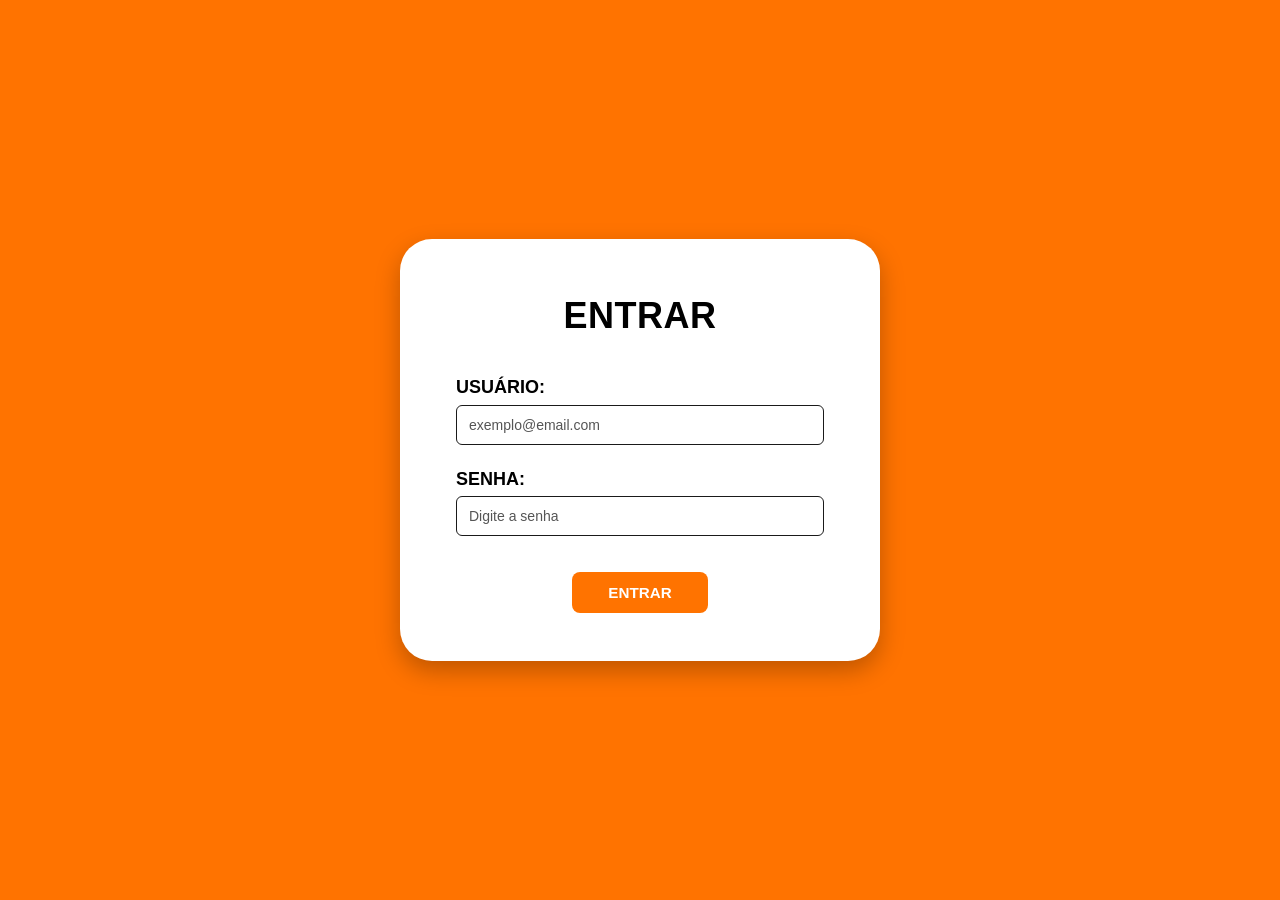
==== index.html @ 12b35717 "Implementando interfaces da API de autenticação" ====
<!DOCTYPE html>
<html lang="pt-BR" data-role="Admin">
<head>
    <meta charset="UTF-8">
    <meta name="viewport" content="width=device-width, initial-scale=1.0">
    <title>SYSADMIN - AcrillService</title>

    <link rel="stylesheet" href="https://cdnjs.cloudflare.com/ajax/libs/font-awesome/6.5.1/css/all.min.css">
    <link rel="stylesheet" href="./assets/css/sysadmin.css">
</head>
<body>

    <div class="app-container">
        <aside class="sidebar">
            <div class="sidebar-logo">
                <img src="./assets/img/logo-acrillservice.png" alt="AcrillService" onerror="this.style.display='none'">
                <span class="logo-text">ACRILLSERVICE</span>
            </div>

            <nav class="sidebar-nav">
                <a href="http://localhost:8085/" class="nav-item">
                    <i class="fa-solid fa-house"></i>
                    <span>INÍCIO</span>
                </a>
                <a href="http://localhost:8085/produtos" class="nav-item">
                    <i class="fa-solid fa-box"></i>
                    <span>PRODUTOS</span>
                </a>
                <a href="http://localhost:8085/vendas" class="nav-item">
                    <i class="fa-solid fa-cart-shopping"></i>
                    <span>VENDAS</span>
                </a>
                <a href="http://localhost:8085/orcamentos" class="nav-item">
                    <i class="fa-solid fa-file-lines"></i>
                    <span>ORÇAMENTOS</span>
                </a>
                <a href="http://localhost:8085/clientes" class="nav-item">
                    <i class="fa-solid fa-users"></i>
                    <span>CLIENTES</span>
                </a>
                <a href="http://localhost:8085/avaliacoes" class="nav-item">
                    <i class="fa-solid fa-star"></i>
                    <span>AVALIAÇÕES</span>
                </a>
                <a href="./index.html" class="nav-item active">
                    <i class="fa-solid fa-user-shield"></i>
                    <span>SYSADMIN</span>
                </a>
            </nav>

            <div class="sidebar-footer">
                <button type="button" id="btn-logout" class="nav-item logout-btn">
                    <i class="fa-solid fa-right-from-bracket"></i>
                    <span>SAIR</span>
                </button>
            </div>
        </aside>

        <main class="main-content">
            <header class="page-header">
                <h1>SYSADMIN</h1>
            </header>

            <div class="alert" id="alert-card" style="display: none;">
                <span id="alert-text">Mensagem do sistema</span>
            </div>

            <section class="toolbar">
                <div class="toolbar-left">
                    <button type="button" id="btn-novo-usuario" class="btn-primary">
                        NOVO USUÁRIO
                    </button>
                </div>
            </section>

            <section class="table-container">
                <table class="data-table">
                    <thead>
                        <tr>
                            <th>E-MAIL</th>
                            <th>PERMISSÕES (ROLES)</th>
                            <th>STATUS</th>
                            <th class="text-right">AÇÕES</th>
                        </tr>
                    </thead>
                    <tbody id="users-table-body">
                    </tbody>
                </table>
            </section>
        </main>
    </div>

    <div class="modal-overlay" id="modal-usuario" style="display: none;">
        <div class="modal-card">
            <div class="modal-header">
                <h2 id="modal-usuario-titulo">NOVO USUÁRIO</h2>
                <button type="button" class="btn-close-modal" data-close="modal-usuario">&times;</button>
            </div>
            <form id="form-usuario">
                <input type="hidden" id="usuario-id">

                <div class="form-group">
                    <label for="usuario-email">E-MAIL:</label>
                    <input type="email" id="usuario-email" placeholder="usuario@empresa.com" required>
                </div>

                <div class="form-group" id="grupo-senha">
                    <label for="usuario-senha">SENHA:</label>
                    <input type="password" id="usuario-senha" placeholder="Digite a senha inicial">
                    <small class="help-text" id="senha-help" style="display: none;">Deixe em branco para manter a senha atual.</small>
                </div>

                <div class="form-group">
                    <label>PERMISSÕES (ROLES):</label>
                    <div class="roles-list" id="roles-checkbox-container">
                        <label class="role-checkbox-item">
                            <input type="checkbox" name="roles" value="Admin">
                            <span><strong>Admin</strong> — Acesso total e gerenciamento de usuários</span>
                        </label>
                        <label class="role-checkbox-item">
                            <input type="checkbox" name="roles" value="sales">
                            <span><strong>sales</strong> — Vendas, orçamentos e clientes</span>
                        </label>
                        <label class="role-checkbox-item">
                            <input type="checkbox" name="roles" value="add_product">
                            <span><strong>add_product</strong> — Cadastro e edição de produtos</span>
                        </label>
                    </div>
                </div>

                <div class="modal-footer">
                    <button type="button" class="btn-secondary" data-close="modal-usuario">CANCELAR</button>
                    <button type="submit" class="btn-primary" id="btn-salvar-usuario">SALVAR</button>
                </div>
            </form>
        </div>
    </div>

    <script type="module" src="./assets/js/index/main.js"></script>
</body>
</html>
---- assets/css/sysadmin.css ----
:root {
    --bg-main: #FFFFFF;
    --bg-sidebar: #FFFFFF;
    --bg-table-row-alt: #F8F9FA;
    --bg-table-row-hover: #F1F3F5;
    --bg-modal-overlay: rgba(13, 27, 42, 0.55);

    --brand-orange: #FF7300;
    --brand-orange-hover: #E06300;
    --brand-navy: #0D1B2A;
    --brand-navy-muted: #1E293B;

    --text-primary: #1A1A1A;
    --text-secondary: #555555;
    --text-muted: #888888;
    --text-inverse: #FFFFFF;

    --border-light: #E5E7EB;
    --border-input: #333333;
    --shadow-sidebar: 2px 0px 10px rgba(0, 0, 0, 0.06);
    --shadow-modal: 0px 15px 35px rgba(0, 0, 0, 0.25);

    --badge-active-bg: #2ECC71;
    --badge-inactive-bg: #D92626;
    --badge-role-bg: #EEF2F6;
    --badge-role-text: #0D1B2A;

    --btn-disabled-bg: #E0E0E0;
    --btn-disabled-text: #9E9E9E;
    --btn-edit-bg: #0D1B2A;
    --btn-edit-hover: #1B334D;
    --alert-error-bg: #FFEBEB;
    --alert-error-border: #FF4D4D;
    --alert-error-text: #D32F2F;
    --alert-success-bg: #E8F8F0;
    --alert-success-border: #2ECC71;
    --alert-success-text: #1E8449;

    --font-family: 'Inter', -apple-system, BlinkMacSystemFont, 'Segoe UI', Roboto, Helvetica, Arial, sans-serif;
    --font-size-title: 2.25rem;    
    --font-size-modal-title: 1.35rem;
    --font-size-nav: 0.85rem;      
    --font-size-th: 0.75rem;        
    --font-size-td: 0.875rem;       
    --font-size-btn: 0.78rem;       
    --font-size-badge: 0.7rem;     

    --sidebar-width: 220px;
    --radius-sm: 6px;
    --radius-md: 8px;
    --radius-lg: 14px;
    --radius-pill: 20px;
}

* {
    margin: 0;
    padding: 0;
    box-sizing: border-box;
    font-family: var(--font-family);
}

body {
    background-color: var(--bg-main);
    color: var(--text-primary);
    min-height: 100vh;
}

.app-container {
    display: flex;
    min-height: 100vh;
}

.sidebar {
    width: var(--sidebar-width);
    background-color: var(--bg-sidebar);
    box-shadow: var(--shadow-sidebar);
    display: flex;
    flex-direction: column;
    position: fixed;
    top: 0;
    left: 0;
    bottom: 0;
    z-index: 100;
}

.sidebar-logo {
    padding: 1.75rem 1.25rem;
    display: flex;
    flex-direction: column;
    align-items: center;
    justify-content: center;
    gap: 0.4rem;
}

.sidebar-logo img {
    max-width: 120px;
    height: auto;
}

.logo-text {
    font-size: 0.95rem;
    font-weight: 900;
    color: var(--brand-navy);
    letter-spacing: 0.8px;
}

.sidebar-nav {
    display: flex;
    flex-direction: column;
    margin-top: 0.5rem;
    flex: 1;
}

.nav-item {
    display: flex;
    align-items: center;
    gap: 0.85rem;
    padding: 1rem 1.5rem;
    text-decoration: none;
    color: var(--brand-navy);
    font-size: var(--font-size-nav);
    font-weight: 800;
    letter-spacing: 0.4px;
    transition: background-color 0.2s ease, color 0.2s ease;
    border: none;
    background: transparent;
    width: 100%;
    cursor: pointer;
    text-align: left;
}

.nav-item i {
    width: 18px;
    text-align: center;
    font-size: 1rem;
}

.nav-item:hover:not(.active) {
    background-color: var(--bg-table-row-hover);
}

.nav-item.active {
    background-color: var(--brand-orange);
    color: var(--text-inverse);
}

.sidebar-footer {
    padding: 1rem 0;
    border-top: 1px solid var(--border-light);
}

.logout-btn {
    color: var(--alert-error-text);
}

.logout-btn:hover {
    background-color: var(--alert-error-bg) !important;
}

.main-content {
    margin-left: var(--sidebar-width);
    flex: 1;
    padding: 2.5rem 3rem;
    width: calc(100% - var(--sidebar-width));
}

.page-header h1 {
    font-size: var(--font-size-title);
    font-weight: 900;
    color: var(--brand-navy);
    letter-spacing: 0.5px;
    margin-bottom: 1.5rem;
}

/* Alerta */
.alert {
    padding: 0.85rem 1.25rem;
    margin-bottom: 1.5rem;
    border-radius: var(--radius-sm);
    background-color: var(--alert-error-bg);
    border: 1px solid var(--alert-error-border);
    color: var(--alert-error-text);
    font-size: var(--font-size-td);
    font-weight: 600;
}

.alert.success {
    background-color: var(--alert-success-bg);
    border-color: var(--alert-success-border);
    color: var(--alert-success-text);
}

.toolbar {
    display: flex;
    justify-content: space-between;
    align-items: center;
    gap: 1rem;
    margin-bottom: 2.25rem;
    flex-wrap: wrap;
}

.toolbar-left {
    display: flex;
    align-items: center;
    gap: 1rem;
    flex-wrap: wrap;
}

.search-box {
    display: flex;
    align-items: center;
    border: 1.5px solid var(--border-input);
    border-radius: var(--radius-sm);
    height: 38px;
    width: 310px;
    overflow: hidden;
    background-color: var(--bg-main);
}

.search-icon {
    display: flex;
    align-items: center;
    justify-content: center;
    width: 38px;
    height: 100%;
    border-right: 1px solid var(--border-light);
    color: var(--text-primary);
    font-size: 0.9rem;
}

.search-box input {
    border: none;
    outline: none;
    padding: 0 0.75rem;
    width: 100%;
    font-size: 0.85rem;
    color: var(--text-primary);
}

.search-box input::placeholder {
    color: var(--text-muted);
}

.btn-primary {
    background-color: var(--brand-orange);
    color: var(--text-inverse);
    border: none;
    border-radius: var(--radius-sm);
    height: 38px;
    padding: 0 1.35rem;
    font-size: var(--font-size-btn);
    font-weight: 800;
    letter-spacing: 0.4px;
    text-transform: uppercase;
    cursor: pointer;
    transition: background-color 0.2s ease, transform 0.1s ease;
}

.btn-primary:hover {
    background-color: var(--brand-orange-hover);
}

.btn-primary:active {
    transform: scale(0.98);
}

.btn-secondary {
    background-color: var(--btn-disabled-bg);
    color: var(--text-primary);
    border: none;
    border-radius: var(--radius-sm);
    height: 38px;
    padding: 0 1.25rem;
    font-size: var(--font-size-btn);
    font-weight: 700;
    text-transform: uppercase;
    cursor: pointer;
    transition: background-color 0.2s ease;
}

.btn-secondary:hover {
    background-color: #D0D0D0;
}

.table-container {
    width: 100%;
    overflow-x: auto;
}

.data-table {
    width: 100%;
    border-collapse: collapse;
    text-align: left;
}

.data-table thead th {
    font-size: var(--font-size-th);
    font-weight: 800;
    color: var(--brand-navy);
    text-transform: uppercase;
    padding: 0.85rem 1rem;
    border-bottom: 1px solid var(--border-light);
    letter-spacing: 0.3px;
}

.data-table thead th.text-right {
    text-align: right;
}

.data-table tbody tr {
    border-bottom: 1px solid var(--border-light);
    transition: background-color 0.15s ease;
}

.data-table tbody tr:nth-child(even) {
    background-color: var(--bg-table-row-alt);
}

.data-table tbody tr:hover {
    background-color: var(--bg-table-row-hover);
}

.data-table tbody td {
    padding: 0.9rem 1rem;
    font-size: var(--font-size-td);
    color: var(--text-primary);
    vertical-align: middle;
}

.roles-cell {
    display: flex;
    flex-wrap: wrap;
    gap: 0.35rem;
}

.role-badge {
    background-color: var(--badge-role-bg);
    color: var(--badge-role-text);
    border: 1px solid var(--border-light);
    padding: 0.2rem 0.55rem;
    border-radius: var(--radius-sm);
    font-size: var(--font-size-badge);
    font-weight: 700;
}

.status-badge {
    display: inline-block;
    padding: 0.28rem 0.75rem;
    border-radius: var(--radius-sm);
    color: var(--text-inverse);
    font-size: var(--font-size-badge);
    font-weight: 800;
    text-transform: uppercase;
    letter-spacing: 0.4px;
}

.status-ativo {
    background-color: var(--badge-active-bg);
}

.status-inativo {
    background-color: var(--badge-inactive-bg);
}

.actions-cell {
    display: flex;
    justify-content: flex-end;
    align-items: center;
    gap: 0.5rem;
}

.btn-action {
    border: none;
    border-radius: var(--radius-sm);
    padding: 0.45rem 0.85rem;
    font-size: 0.72rem;
    font-weight: 800;
    text-transform: uppercase;
    cursor: pointer;
    transition: opacity 0.2s ease, background-color 0.2s ease;
}

.btn-permissions {
    background-color: var(--brand-navy);
    color: var(--text-inverse);
}

.btn-permissions:hover {
    background-color: var(--brand-navy-muted);
}

.btn-edit {
    background-color: var(--brand-orange);
    color: var(--text-inverse);
}

.btn-edit:hover {
    background-color: var(--brand-orange-hover);
}

.btn-toggle-status {
    background-color: var(--btn-disabled-bg);
    color: var(--text-secondary);
}

.btn-toggle-status:hover {
    background-color: var(--badge-inactive-bg);
    color: var(--text-inverse);
}

.btn-toggle-status.reativar:hover {
    background-color: var(--badge-active-bg);
    color: var(--text-inverse);
}

.modal-overlay {
    position: fixed;
    inset: 0;
    background-color: var(--bg-modal-overlay);
    display: flex;
    align-items: center;
    justify-content: center;
    z-index: 1000;
    padding: 1rem;
}

.modal-card {
    background-color: var(--bg-main);
    width: 100%;
    max-width: 480px;
    border-radius: var(--radius-lg);
    box-shadow: var(--shadow-modal);
    padding: 2rem;
    animation: modalFadeIn 0.2s ease;
}

@keyframes modalFadeIn {
    from {
        opacity: 0;
        transform: translateY(-10px);
    }
    to {
        opacity: 1;
        transform: translateY(0);
    }
}

.modal-header {
    display: flex;
    justify-content: space-between;
    align-items: center;
    margin-bottom: 1.5rem;
    padding-bottom: 0.75rem;
    border-bottom: 1px solid var(--border-light);
}

.modal-header h2 {
    font-size: var(--font-size-modal-title);
    font-weight: 900;
    color: var(--brand-navy);
}

.btn-close-modal {
    background: none;
    border: none;
    font-size: 1.6rem;
    line-height: 1;
    color: var(--text-muted);
    cursor: pointer;
}

.btn-close-modal:hover {
    color: var(--text-primary);
}

.modal-subtitle {
    font-size: 0.9rem;
    color: var(--text-secondary);
    margin-bottom: 1.25rem;
}

.form-group {
    display: flex;
    flex-direction: column;
    margin-bottom: 1.15rem;
}

.form-group label {
    font-size: 0.8rem;
    font-weight: 800;
    color: var(--brand-navy);
    margin-bottom: 0.35rem;
}

.form-group input {
    height: 40px;
    padding: 0 0.75rem;
    border: 1.5px solid var(--border-input);
    border-radius: var(--radius-sm);
    font-size: 0.9rem;
    outline: none;
}

.form-group input:focus {
    border-color: var(--brand-orange);
}

.help-text {
    font-size: 0.75rem;
    color: var(--text-muted);
    margin-top: 0.3rem;
}

.roles-list {
    display: flex;
    flex-direction: column;
    gap: 0.75rem;
    margin-bottom: 1.5rem;
}

.role-checkbox-item {
    display: flex;
    align-items: flex-start;
    gap: 0.65rem;
    padding: 0.75rem;
    border: 1px solid var(--border-light);
    border-radius: var(--radius-sm);
    cursor: pointer;
    transition: background-color 0.15s ease, border-color 0.15s ease;
}

.role-checkbox-item:hover {
    background-color: var(--bg-table-row-alt);
    border-color: var(--brand-orange);
}

.role-checkbox-item input[type="checkbox"] {
    margin-top: 0.2rem;
    accent-color: var(--brand-orange);
    width: 16px;
    height: 16px;
    cursor: pointer;
}

.role-checkbox-item span {
    font-size: 0.85rem;
    color: var(--text-primary);
    line-height: 1.35;
}

.modal-footer {
    display: flex;
    justify-content: flex-end;
    gap: 0.75rem;
    margin-top: 1.5rem;
    padding-top: 1rem;
    border-top: 1px solid var(--border-light);
}

.user-logged-info {
    padding: 0 1.5rem 0.65rem 1.5rem;
    font-size: 0.75rem;
    font-weight: 600;
    color: var(--text-muted);
    word-break: break-all;
}

.user-logged-info {
    padding: 0 1.5rem 0.65rem 1.5rem;
    font-size: 0.75rem;
    font-weight: 600;
    color: var(--text-muted);
    word-break: break-all;
}

.forbidden-container {
    display: flex;
    flex-direction: column;
    align-items: center;
    justify-content: center;
    text-align: center;
    min-height: calc(100vh - 170px);
    background-color: var(--bg-main);
    border: 1px solid var(--border-light);
    border-radius: var(--radius-lg);
    padding: 3rem 2rem;
    box-shadow: 0 4px 16px rgba(0, 0, 0, 0.04);
}

.forbidden-icon {
    width: 64px;
    height: 64px;
    border-radius: 50%;
    background-color: var(--alert-error-bg);
    color: var(--badge-inactive-bg);
    display: flex;
    align-items: center;
    justify-content: center;
    font-size: 1.75rem;
    margin-bottom: 1rem;
}

.forbidden-code {
    font-size: 4rem;
    font-weight: 900;
    color: var(--badge-inactive-bg);
    line-height: 1;
    margin-bottom: 0.75rem;
}

.forbidden-title {
    font-size: 1.45rem;
    font-weight: 800;
    color: var(--brand-navy);
    margin-bottom: 0.75rem;
}

.forbidden-text {
    max-width: 480px;
    color: var(--text-secondary);
    font-size: var(--font-size-td);
    margin-bottom: 2rem;
    line-height: 1.6;
}

.forbidden-actions {
    display: flex;
    align-items: center;
    justify-content: center;
    gap: 1rem;
}

.btn-link {
    display: inline-flex;
    align-items: center;
    justify-content: center;
    text-decoration: none;
}
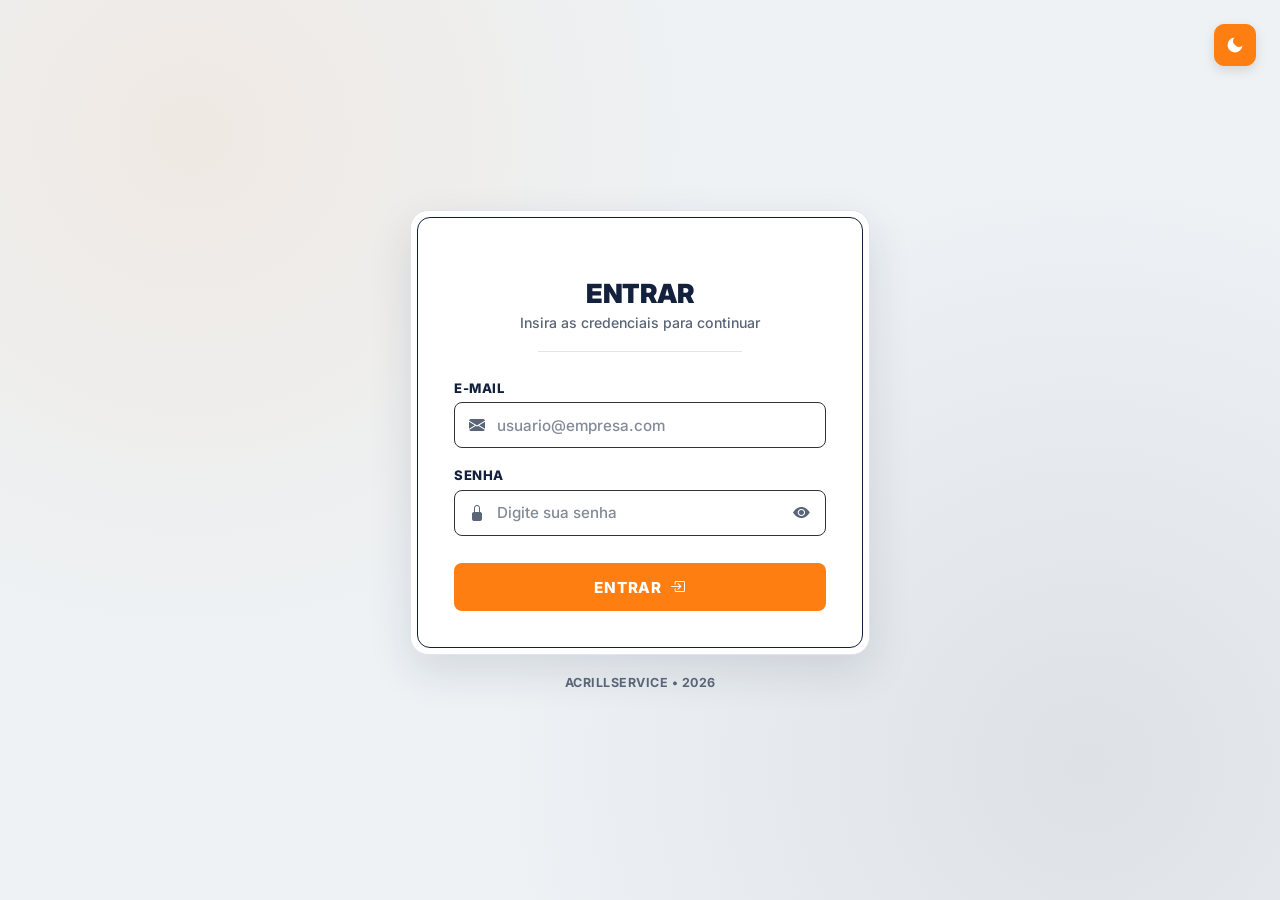
==== commit 741cd056: "modificando acessos" ====
--- a/index.html
+++ b/index.html
@@ -3,139 +3,194 @@
 <head>
     <meta charset="UTF-8">
     <meta name="viewport" content="width=device-width, initial-scale=1.0">
-    <title>SYSADMIN - AcrillService</title>
+    <title>Sysadmin - AcrillService</title>
 
+    <script>
+        function obterTemaCookie() {
+            const cookie = document.cookie.split('; ').find(row => row.startsWith('app_theme='));
+            return cookie ? cookie.split('=')[1] : 'light';
+        }
+
+        const savedTheme = obterTemaCookie();
+        document.documentElement.setAttribute('data-theme', savedTheme);
+        document.documentElement.setAttribute('data-bs-theme', savedTheme);
+    </script>
+
+    <link rel="preconnect" href="https://fonts.googleapis.com">
+    <link rel="preconnect" href="https://fonts.gstatic.com" crossorigin>
+    <link href="https://fonts.googleapis.com/css2?family=Inter:wght@300;400;600;700;800;900&display=swap" rel="stylesheet">
+
+    <link rel="stylesheet" href="https://cdn.jsdelivr.net/npm/bootstrap-icons@1.11.1/font/bootstrap-icons.css">
     <link rel="stylesheet" href="https://cdnjs.cloudflare.com/ajax/libs/font-awesome/6.5.1/css/all.min.css">
     <link rel="stylesheet" href="./assets/css/sysadmin.css">
 </head>
 <body>
 
-    <div class="app-container">
-        <aside class="sidebar">
-            <div class="sidebar-logo">
-                <img src="./assets/img/logo-acrillservice.png" alt="AcrillService" onerror="this.style.display='none'">
-                <span class="logo-text">ACRILLSERVICE</span>
-            </div>
-
-            <nav class="sidebar-nav">
-                <a href="http://localhost:8085/" class="nav-item">
-                    <i class="fa-solid fa-house"></i>
-                    <span>INÍCIO</span>
-                </a>
-                <a href="http://localhost:8085/produtos" class="nav-item">
-                    <i class="fa-solid fa-box"></i>
-                    <span>PRODUTOS</span>
-                </a>
-                <a href="http://localhost:8085/vendas" class="nav-item">
-                    <i class="fa-solid fa-cart-shopping"></i>
-                    <span>VENDAS</span>
-                </a>
-                <a href="http://localhost:8085/orcamentos" class="nav-item">
-                    <i class="fa-solid fa-file-lines"></i>
-                    <span>ORÇAMENTOS</span>
-                </a>
-                <a href="http://localhost:8085/clientes" class="nav-item">
-                    <i class="fa-solid fa-users"></i>
-                    <span>CLIENTES</span>
-                </a>
-                <a href="http://localhost:8085/avaliacoes" class="nav-item">
-                    <i class="fa-solid fa-star"></i>
-                    <span>AVALIAÇÕES</span>
-                </a>
-                <a href="./index.html" class="nav-item active">
-                    <i class="fa-solid fa-user-shield"></i>
-                    <span>SYSADMIN</span>
-                </a>
-            </nav>
-
-            <div class="sidebar-footer">
-                <button type="button" id="btn-logout" class="nav-item logout-btn">
-                    <i class="fa-solid fa-right-from-bracket"></i>
-                    <span>SAIR</span>
-                </button>
-            </div>
-        </aside>
-
-        <main class="main-content">
-            <header class="page-header">
-                <h1>SYSADMIN</h1>
-            </header>
-
-            <div class="alert" id="alert-card" style="display: none;">
-                <span id="alert-text">Mensagem do sistema</span>
-            </div>
-
-            <section class="toolbar">
-                <div class="toolbar-left">
-                    <button type="button" id="btn-novo-usuario" class="btn-primary">
-                        NOVO USUÁRIO
-                    </button>
-                </div>
-            </section>
-
-            <section class="table-container">
-                <table class="data-table">
-                    <thead>
-                        <tr>
-                            <th>E-MAIL</th>
-                            <th>PERMISSÕES (ROLES)</th>
-                            <th>STATUS</th>
-                            <th class="text-right">AÇÕES</th>
-                        </tr>
-                    </thead>
-                    <tbody id="users-table-body">
-                    </tbody>
-                </table>
-            </section>
-        </main>
-    </div>
-
-    <div class="modal-overlay" id="modal-usuario" style="display: none;">
-        <div class="modal-card">
-            <div class="modal-header">
-                <h2 id="modal-usuario-titulo">NOVO USUÁRIO</h2>
-                <button type="button" class="btn-close-modal" data-close="modal-usuario">&times;</button>
-            </div>
-            <form id="form-usuario">
-                <input type="hidden" id="usuario-id">
-
-                <div class="form-group">
-                    <label for="usuario-email">E-MAIL:</label>
-                    <input type="email" id="usuario-email" placeholder="usuario@empresa.com" required>
-                </div>
-
-                <div class="form-group" id="grupo-senha">
-                    <label for="usuario-senha">SENHA:</label>
-                    <input type="password" id="usuario-senha" placeholder="Digite a senha inicial">
-                    <small class="help-text" id="senha-help" style="display: none;">Deixe em branco para manter a senha atual.</small>
-                </div>
-
-                <div class="form-group">
-                    <label>PERMISSÕES (ROLES):</label>
-                    <div class="roles-list" id="roles-checkbox-container">
-                        <label class="role-checkbox-item">
-                            <input type="checkbox" name="roles" value="Admin">
-                            <span><strong>Admin</strong> — Acesso total e gerenciamento de usuários</span>
-                        </label>
-                        <label class="role-checkbox-item">
-                            <input type="checkbox" name="roles" value="sales">
-                            <span><strong>sales</strong> — Vendas, orçamentos e clientes</span>
-                        </label>
-                        <label class="role-checkbox-item">
-                            <input type="checkbox" name="roles" value="add_product">
-                            <span><strong>add_product</strong> — Cadastro e edição de produtos</span>
-                        </label>
-                    </div>
-                </div>
-
-                <div class="modal-footer">
-                    <button type="button" class="btn-secondary" data-close="modal-usuario">CANCELAR</button>
-                    <button type="submit" class="btn-primary" id="btn-salvar-usuario">SALVAR</button>
-                </div>
-            </form>
+<div class="app-container">
+    <div class="alert" id="alert-card" style="display: none;" role="alert">
+        <div class="alert-content">
+            <i class="bi bi-exclamation-triangle-fill alert-icon" id="alert-icon"></i>
+            <span id="alert-text">Mensagem do sistema</span>
         </div>
     </div>
 
-    <script type="module" src="./assets/js/index/main.js"></script>
+    <aside class="sidebar">
+        <div class="sidebar-logo">
+            <a href="http://localhost:8085/" class="logo-link">
+                <img src="assets/images/acrillogo.svg" alt="Logo AcrillService"
+                     onerror="this.onerror=null; this.src='./assets/img/logo-acrillservice.png';">
+            </a>
+        </div>
+
+        <nav class="sidebar-nav">
+            <a href="http://localhost:8085/" class="nav-item">
+                <i class="bi bi-house-door-fill"></i>
+                <span>INÍCIO</span>
+            </a>
+            <a href="http://localhost:8085/produto" class="nav-item">
+                <i class="bi bi-box-seam-fill"></i>
+                <span>PRODUTOS</span>
+            </a>
+            <a href="http://localhost:8085/venda" class="nav-item">
+                <i class="bi bi-cart-fill"></i>
+                <span>VENDAS</span>
+            </a>
+            <a href="http://localhost:8085/orcamento" class="nav-item">
+                <i class="bi bi-file-earmark-text-fill"></i>
+                <span>ORÇAMENTOS</span>
+            </a>
+            <a href="http://localhost:8085/cliente" class="nav-item">
+                <i class="bi bi-people-fill"></i>
+                <span>CLIENTES</span>
+            </a>
+            <a href="http://localhost:8085/avaliacao" class="nav-item">
+                <i class="bi bi-star-fill"></i>
+                <span>AVALIAÇÕES</span>
+            </a>
+            <a href="http://localhost:5500/report-service-interface/index.html" rel="noreferrer" class="nav-item">
+                <i class="bi bi-bar-chart-line-fill"></i>
+                <span>RELATÓRIOS</span>
+            </a>
+            <a href="./index.html" class="nav-item active">
+                <i class="bi bi-shield-lock-fill"></i>
+                <span>SYSADMIN</span>
+            </a>
+        </nav>
+
+        <div class="user-profile-widget">
+            <div class="user-info-row">
+                <div class="user-avatar">
+                    <span id="sidebar-user-avatar">A</span>
+                </div>
+                <div class="user-details">
+                    <span class="user-email" id="sidebar-user-email" title="Carregando...">Carregando...</span>
+                    <span class="user-role" id="sidebar-user-role">ADMIN</span>
+                </div>
+            </div>
+
+            <div class="user-actions-row">
+                <button type="button" id="theme-toggle" class="btn-theme" title="Alternar Tema" aria-label="Alternar Tema">
+                    <svg id="icon-moon" xmlns="http://www.w3.org/2000/svg" width="20" height="20" viewBox="0 0 24 24" fill="currentColor">
+                        <path d="M21 12.79A9 9 0 1 1 11.21 3 7 7 0 0 0 21 12.79z"/>
+                    </svg>
+                    <svg id="icon-sun" xmlns="http://www.w3.org/2000/svg" width="20" height="20" viewBox="0 0 24 24" fill="none" stroke="currentColor" stroke-width="2" stroke-linecap="round" stroke-linejoin="round" style="display: none;">
+                        <circle cx="12" cy="12" r="5"/><line x1="12" y1="1" x2="12" y2="3"/><line x1="12" y1="21" x2="12" y2="23"/><line x1="4.22" y1="4.22" x2="5.64" y2="5.64"/><line x1="18.36" y1="18.36" x2="19.78" y2="19.78"/><line x1="1" y1="12" x2="3" y2="12"/><line x1="21" y1="12" x2="23" y2="12"/><line x1="4.22" y1="19.78" x2="5.64" y2="18.36"/><line x1="18.36" y1="5.64" x2="19.78" y2="4.22"/>
+                    </svg>
+                </button>
+
+                <button type="button" id="btn-logout" class="btn-logout">SAIR</button>
+            </div>
+        </div>
+    </aside>
+
+    <main class="main-content">
+        <header class="page-header">
+            <h1 class="page-title">SYSADMIN</h1>
+        </header>
+
+        <section class="toolbar">
+            <div class="toolbar-left">
+                <button type="button" id="btn-novo-usuario" class="btn-orange">
+                    NOVO USUÁRIO
+                </button>
+            </div>
+        </section>
+
+        <section class="table-container">
+            <table class="data-table">
+                <thead>
+                <tr>
+                    <th>Código</th>
+                    <th>E-mail</th>
+                    <th>Permissões (Roles)</th>
+                    <th>Status</th>
+                    <th class="text-right">Ações</th>
+                </tr>
+                </thead>
+                <tbody id="users-table-body">
+                </tbody>
+            </table>
+        </section>
+    </main>
+</div>
+
+<div class="modal-overlay" id="modal-usuario" style="display: none;">
+    <div class="modal-card">
+        <div class="modal-inner-border">
+            <div class="modal-top-bar">
+                <button type="button" class="btn-close-modal" data-close="modal-usuario" aria-label="Fechar">&times;</button>
+            </div>
+
+            <div class="modal-body-content">
+                <h2 id="modal-usuario-titulo" class="modal-page-title">NOVO USUÁRIO</h2>
+                <hr class="modal-divider">
+
+                <form id="form-usuario" class="modal-form">
+                    <input type="hidden" id="usuario-id">
+
+                    <div class="form-group">
+                        <label for="usuario-email">E-MAIL</label>
+                        <input type="email" id="usuario-email" placeholder="usuario@empresa.com" required>
+                    </div>
+
+                    <div class="form-group" id="grupo-senha">
+                        <label for="usuario-senha">SENHA</label>
+                        <input type="password" id="usuario-senha" placeholder="Digite a senha inicial">
+                        <small class="help-text" id="senha-help" style="display: none;">Deixe em branco para manter a senha atual.</small>
+                    </div>
+
+                    <div class="form-group">
+                        <label>PERMISSÕES (ROLES)</label>
+                        <div class="roles-list" id="roles-checkbox-container">
+                            <label class="role-checkbox-item">
+                                <input type="checkbox" name="roles" value="Admin">
+                                <span><strong>Admin</strong> — Acesso total e gerenciamento de usuários</span>
+                            </label>
+                            <label class="role-checkbox-item">
+                                <input type="checkbox" name="roles" value="sales">
+                                <span><strong>sales</strong> — Vendas, orçamentos e clientes</span>
+                            </label>
+                            <label class="role-checkbox-item">
+                                <input type="checkbox" name="roles" value="add_product">
+                                <span><strong>add_product</strong> — Cadastro e edição de produtos</span>
+                            </label>
+                            <label class="role-checkbox-item">
+                                <input type="checkbox" name="roles" value="Client">
+                                <span><strong>Client</strong> — Crie e edite avaliações</span>
+                            </label>
+                        </div>
+                    </div>
+
+                    <div class="modal-footer">
+                        <button type="button" class="btn-outline-cancel" data-close="modal-usuario">CANCELAR</button>
+                        <button type="submit" class="btn-orange btn-modal-save" id="btn-salvar-usuario">SALVAR</button>
+                    </div>
+                </form>
+            </div>
+        </div>
+    </div>
+</div>
+
+<script type="module" src="./assets/js/index/main.js"></script>
 </body>
 </html>
--- a/assets/css/sysadmin.css
+++ b/assets/css/sysadmin.css
@@ -1,127 +1,177 @@
 :root {
-    --bg-main: #FFFFFF;
-    --bg-sidebar: #FFFFFF;
-    --bg-table-row-alt: #F8F9FA;
-    --bg-table-row-hover: #F1F3F5;
-    --bg-modal-overlay: rgba(13, 27, 42, 0.55);
-
-    --brand-orange: #FF7300;
-    --brand-orange-hover: #E06300;
-    --brand-navy: #0D1B2A;
-    --brand-navy-muted: #1E293B;
-
-    --text-primary: #1A1A1A;
-    --text-secondary: #555555;
-    --text-muted: #888888;
-    --text-inverse: #FFFFFF;
-
-    --border-light: #E5E7EB;
-    --border-input: #333333;
-    --shadow-sidebar: 2px 0px 10px rgba(0, 0, 0, 0.06);
-    --shadow-modal: 0px 15px 35px rgba(0, 0, 0, 0.25);
-
-    --badge-active-bg: #2ECC71;
-    --badge-inactive-bg: #D92626;
-    --badge-role-bg: #EEF2F6;
-    --badge-role-text: #0D1B2A;
-
-    --btn-disabled-bg: #E0E0E0;
-    --btn-disabled-text: #9E9E9E;
-    --btn-edit-bg: #0D1B2A;
-    --btn-edit-hover: #1B334D;
-    --alert-error-bg: #FFEBEB;
-    --alert-error-border: #FF4D4D;
-    --alert-error-text: #D32F2F;
-    --alert-success-bg: #E8F8F0;
-    --alert-success-border: #2ECC71;
-    --alert-success-text: #1E8449;
-
-    --font-family: 'Inter', -apple-system, BlinkMacSystemFont, 'Segoe UI', Roboto, Helvetica, Arial, sans-serif;
-    --font-size-title: 2.25rem;    
-    --font-size-modal-title: 1.35rem;
-    --font-size-nav: 0.85rem;      
-    --font-size-th: 0.75rem;        
-    --font-size-td: 0.875rem;       
-    --font-size-btn: 0.78rem;       
-    --font-size-badge: 0.7rem;     
-
-    --sidebar-width: 220px;
-    --radius-sm: 6px;
-    --radius-md: 8px;
-    --radius-lg: 14px;
-    --radius-pill: 20px;
+    --bg-outer: #eef2f5;
+    --bg-sidebar: #ffffff;
+    --bg-surface: #ffffff;
+    --bg-subtle: #f5f7fa;
+    --bg-subtle-hover: #ebeff5;
+    --bg-modal-overlay: rgba(20, 33, 61, 0.55);
+
+    --border-color: #e0e4ec;
+    --border-sidebar: #d1d5db;
+    --input-bg: #ffffff;
+    --input-border: #333333;
+
+    --text-primary: #14213d;
+    --text-secondary: #393939;
+    --text-muted: #5a6577;
+
+    --brand-orange: #ff7e12;
+    --brand-orange-hover: #e06500;
+    --brand-orange-modal: #ff9433;
+    --brand-orange-text: #ffffff;
+    --brand-navy: #14213d;
+    --active-border: #14213d;
+    --nav-hover: #fff4eb;
+    --shadow-main: 0 12px 40px rgba(20, 33, 61, 0.08);
+
+    /* Widget de Perfil (Tema Claro) */
+    --avatar-bg: #14213d;
+    --avatar-text: #ffffff;
+    --theme-btn-bg: #ff7e12;
+    --theme-btn-border: #ff7e12;
+    --theme-btn-icon: #ffffff;
+
+    /* Badges */
+    --badge-active-bg: #10b981;
+    --badge-warning-bg: #f59e0b;
+    --badge-inactive-bg: #ef4444;
+
+    --font-family: 'Inter', sans-serif;
+    --sidebar-width: 228px;
+}
+
+/* =========================================================
+   TEMA ESCURO (IDÊNTICO AO MONOLITO)
+   ========================================================= */
+[data-theme="dark"] {
+    --bg-outer: #05080f;
+    --bg-sidebar: #090e1a;
+    --bg-surface: #0e1525;
+    --bg-subtle: #151f34;
+    --bg-subtle-hover: #1c2944;
+    --bg-modal-overlay: rgba(2, 6, 16, 0.78);
+
+    --border-color: #1f2c47;
+    --border-sidebar: #1a253c;
+    --input-bg: #090e1a;
+    --input-border: #263554;
+
+    --text-primary: #f8fafc;
+    --text-secondary: #cbd5e1;
+    --text-muted: #8b9bb4;
+
+    --brand-orange: #ff7e12;
+    --brand-orange-hover: #ff9438;
+    --brand-orange-text: #f8fafc;
+    --active-border: #f8fafc;
+    --nav-hover: rgba(255, 126, 18, 0.12);
+    --shadow-main: 0 16px 48px rgba(0, 0, 0, 0.8);
+
+    --avatar-bg: #f8fafc;
+    --avatar-text: #090e1a;
+    --theme-btn-bg: rgba(255, 126, 18, 0.12);
+    --theme-btn-border: #ff7e12;
+    --theme-btn-icon: #ff9438;
 }
 
 * {
     margin: 0;
     padding: 0;
     box-sizing: border-box;
-    font-family: var(--font-family);
+    font-family: 'Inter', sans-serif;
 }
 
 body {
-    background-color: var(--bg-main);
-    color: var(--text-primary);
-    min-height: 100vh;
-}
-
+    font-family: 'Inter', sans-serif;
+    background-color: var(--bg-outer);
+    color: var(--text-primary);
+    padding: 5px;
+    height: 100vh;
+    margin: 0;
+    box-sizing: border-box;
+    overflow: hidden;
+    transition: background-color 0.2s ease, color 0.2s ease;
+}
+
+/* Moldura principal arredondada do monolito */
 .app-container {
     display: flex;
-    min-height: 100vh;
+    height: 100%;
+    border-radius: 20px;
+    overflow: hidden;
+    box-shadow: var(--shadow-main);
+    background-color: var(--bg-surface);
+    border: 1px solid var(--border-color);
+    transition: background-color 0.2s ease, border-color 0.2s ease;
 }
 
 .sidebar {
-    width: var(--sidebar-width);
+    width: 228px;
+    height: 100%;
+    position: sticky;
     background-color: var(--bg-sidebar);
-    box-shadow: var(--shadow-sidebar);
+    border-right: 1px solid var(--border-sidebar);
+    box-shadow: 2px 0px 10px rgba(0, 0, 0, 0.25);
+    z-index: 10;
     display: flex;
     flex-direction: column;
-    position: fixed;
-    top: 0;
-    left: 0;
-    bottom: 0;
-    z-index: 100;
+    flex-shrink: 0;
+    overflow-y: auto;
+    overflow-x: hidden;
+    scrollbar-width: none;
+    transition: background-color 0.2s ease, border-color 0.2s ease;
+}
+
+.sidebar::-webkit-scrollbar {
+    display: none;
 }
 
 .sidebar-logo {
-    padding: 1.75rem 1.25rem;
+    display: flex;
+    justify-content: center;
+    align-items: center;
+    padding-top: 24px;
+    padding-bottom: 24px;
+    margin-bottom: 8px;
+    width: 100%;
+}
+
+.logo-link {
+    display: flex;
+    align-items: center;
+    justify-content: center;
+    width: 100%;
+}
+
+.sidebar-logo img {
+    max-height: 120px;
+    max-width: 120px;
+    width: auto;
+    height: auto;
+    object-fit: contain;
+    transition: filter 0.2s ease;
+}
+
+[data-theme="dark"] .sidebar-logo img {
+    filter: brightness(0) invert(1);
+}
+
+.sidebar-nav {
     display: flex;
     flex-direction: column;
-    align-items: center;
-    justify-content: center;
-    gap: 0.4rem;
-}
-
-.sidebar-logo img {
-    max-width: 120px;
-    height: auto;
-}
-
-.logo-text {
-    font-size: 0.95rem;
-    font-weight: 900;
-    color: var(--brand-navy);
+}
+
+.nav-item {
+    display: flex;
+    align-items: center;
+    padding: 16px 24px;
+    color: var(--text-secondary);
+    text-decoration: none;
+    font-weight: 800;
+    font-size: 13px;
     letter-spacing: 0.8px;
-}
-
-.sidebar-nav {
-    display: flex;
-    flex-direction: column;
-    margin-top: 0.5rem;
-    flex: 1;
-}
-
-.nav-item {
-    display: flex;
-    align-items: center;
-    gap: 0.85rem;
-    padding: 1rem 1.5rem;
-    text-decoration: none;
-    color: var(--brand-navy);
-    font-size: var(--font-size-nav);
-    font-weight: 800;
-    letter-spacing: 0.4px;
-    transition: background-color 0.2s ease, color 0.2s ease;
+    text-transform: uppercase;
+    transition: background-color 0.2s ease-in-out, color 0.2s ease-in-out;
     border: none;
     background: transparent;
     width: 100%;
@@ -130,161 +180,241 @@
 }
 
 .nav-item i {
-    width: 18px;
-    text-align: center;
-    font-size: 1rem;
+    font-size: 20px;
+    margin-right: 10px;
+    color: var(--text-muted);
+    line-height: 1;
+    transition: color 0.2s ease-in-out;
 }
 
 .nav-item:hover:not(.active) {
-    background-color: var(--bg-table-row-hover);
+    background-color: var(--nav-hover);
+    color: var(--text-primary);
+}
+
+.nav-item:hover:not(.active) i {
+    color: var(--brand-orange);
 }
 
 .nav-item.active {
     background-color: var(--brand-orange);
-    color: var(--text-inverse);
-}
-
-.sidebar-footer {
-    padding: 1rem 0;
-    border-top: 1px solid var(--border-light);
-}
-
-.logout-btn {
-    color: var(--alert-error-text);
-}
-
-.logout-btn:hover {
-    background-color: var(--alert-error-bg) !important;
-}
-
-.main-content {
-    margin-left: var(--sidebar-width);
+    border-bottom: 3px solid var(--active-border);
+    color: var(--brand-orange-text);
+    font-weight: 900;
+}
+
+.nav-item.active i {
+    color: var(--brand-orange-text) !important;
+}
+
+
+.user-profile-widget {
+    margin-top: auto;
+    padding: 12px 14px;
+    border-top: 1px solid var(--border-color);
+    background-color: var(--bg-sidebar);
+    display: flex;
+    flex-direction: column;
+    gap: 10px;
+    flex-shrink: 0;
+    transition: background-color 0.2s ease, border-color 0.2s ease;
+}
+
+.user-info-row {
+    display: flex;
+    align-items: center;
+    gap: 10px;
+}
+
+.user-avatar {
+    width: 38px;
+    height: 38px;
+    border-radius: 50%;
+    background-color: var(--avatar-bg);
+    color: var(--avatar-text);
+    display: flex;
+    align-items: center;
+    justify-content: center;
+    font-weight: 800;
+    font-size: 1rem;
+    flex-shrink: 0;
+    overflow: hidden;
+    transition: background-color 0.2s ease, color 0.2s ease;
+}
+
+.user-details {
+    display: flex;
+    flex-direction: column;
+    min-width: 0;
+}
+
+.user-email {
+    font-weight: 800;
+    font-size: 0.8rem;
+    color: var(--text-primary);
+    white-space: nowrap;
+    overflow: hidden;
+    text-overflow: ellipsis;
+}
+
+.user-role {
+    font-size: 0.7rem;
+    font-weight: 600;
+    color: var(--text-muted);
+    text-transform: uppercase;
+    letter-spacing: 0.4px;
+}
+
+.user-actions-row {
+    display: flex;
+    align-items: center;
+    gap: 8px;
+}
+
+.btn-theme {
     flex: 1;
-    padding: 2.5rem 3rem;
-    width: calc(100% - var(--sidebar-width));
-}
-
-.page-header h1 {
-    font-size: var(--font-size-title);
-    font-weight: 900;
-    color: var(--brand-navy);
+    height: 32px;
+    border-radius: 6px;
+    background-color: var(--theme-btn-bg);
+    border: 1.5px solid var(--theme-btn-border);
+    color: var(--theme-btn-icon);
+    display: flex;
+    align-items: center;
+    justify-content: center;
+    cursor: pointer;
+    transition: all 0.2s ease;
+}
+
+.btn-theme:hover {
+    background-color: var(--brand-orange);
+    color: var(--brand-orange-text);
+}
+
+.btn-logout {
+    flex: 1;
+    height: 32px;
+    border-radius: 6px;
+    background-color: var(--brand-orange);
+    border: none;
+    color: var(--brand-orange-text);
+    font-weight: 800;
+    font-size: 0.78rem;
     letter-spacing: 0.5px;
-    margin-bottom: 1.5rem;
-}
-
-/* Alerta */
-.alert {
-    padding: 0.85rem 1.25rem;
-    margin-bottom: 1.5rem;
-    border-radius: var(--radius-sm);
-    background-color: var(--alert-error-bg);
-    border: 1px solid var(--alert-error-border);
-    color: var(--alert-error-text);
-    font-size: var(--font-size-td);
-    font-weight: 600;
-}
-
-.alert.success {
-    background-color: var(--alert-success-bg);
-    border-color: var(--alert-success-border);
-    color: var(--alert-success-text);
-}
-
-.toolbar {
-    display: flex;
-    justify-content: space-between;
-    align-items: center;
-    gap: 1rem;
-    margin-bottom: 2.25rem;
-    flex-wrap: wrap;
-}
-
-.toolbar-left {
-    display: flex;
-    align-items: center;
-    gap: 1rem;
-    flex-wrap: wrap;
-}
-
-.search-box {
-    display: flex;
-    align-items: center;
-    border: 1.5px solid var(--border-input);
-    border-radius: var(--radius-sm);
-    height: 38px;
-    width: 310px;
-    overflow: hidden;
-    background-color: var(--bg-main);
-}
-
-.search-icon {
-    display: flex;
-    align-items: center;
-    justify-content: center;
-    width: 38px;
-    height: 100%;
-    border-right: 1px solid var(--border-light);
-    color: var(--text-primary);
-    font-size: 0.9rem;
-}
-
-.search-box input {
-    border: none;
-    outline: none;
-    padding: 0 0.75rem;
-    width: 100%;
-    font-size: 0.85rem;
-    color: var(--text-primary);
-}
-
-.search-box input::placeholder {
-    color: var(--text-muted);
-}
-
-.btn-primary {
-    background-color: var(--brand-orange);
-    color: var(--text-inverse);
-    border: none;
-    border-radius: var(--radius-sm);
-    height: 38px;
-    padding: 0 1.35rem;
-    font-size: var(--font-size-btn);
-    font-weight: 800;
-    letter-spacing: 0.4px;
-    text-transform: uppercase;
-    cursor: pointer;
-    transition: background-color 0.2s ease, transform 0.1s ease;
-}
-
-.btn-primary:hover {
-    background-color: var(--brand-orange-hover);
-}
-
-.btn-primary:active {
-    transform: scale(0.98);
-}
-
-.btn-secondary {
-    background-color: var(--btn-disabled-bg);
-    color: var(--text-primary);
-    border: none;
-    border-radius: var(--radius-sm);
-    height: 38px;
-    padding: 0 1.25rem;
-    font-size: var(--font-size-btn);
-    font-weight: 700;
     text-transform: uppercase;
     cursor: pointer;
     transition: background-color 0.2s ease;
 }
 
-.btn-secondary:hover {
-    background-color: #D0D0D0;
-}
+.btn-logout:hover {
+    background-color: var(--brand-orange-hover);
+}
+
+.main-content {
+    background-color: var(--bg-surface);
+    color: var(--text-primary);
+    height: 100%;
+    flex-grow: 1;
+    padding: 3rem;
+    overflow-y: auto;
+    transition: background-color 0.2s ease, color 0.2s ease;
+}
+
+.page-header {
+    margin-bottom: 0.5rem;
+}
+
+.page-title {
+    font-size: 3rem;
+    font-weight: 900;
+    color: var(--text-primary);
+    letter-spacing: -1px;
+    line-height: 1.2;
+    margin: 0;
+    text-transform: uppercase;
+}
+
+.alert {
+    position: fixed;
+    top: 0;
+    right: 0;
+    margin: 1.5rem;
+    padding: 1rem 1.25rem;
+    border-radius: 10px;
+    background-color: #f8d7da;
+    border-left: 5px solid #dc3535;
+    color: #14213d;
+    font-size: 0.95rem;
+    font-weight: 700;
+    box-shadow: 0 1rem 3rem rgba(0, 0, 0, 0.175);
+    z-index: 1050;
+    min-width: 320px;
+    max-width: 500px;
+}
+
+.alert-content {
+    display: flex;
+    align-items: center;
+    gap: 0.65rem;
+}
+
+.alert-icon {
+    font-size: 1.4rem;
+}
+
+.alert.success {
+    background-color: #d1e7dd;
+    border-left-color: #198754;
+    color: #0f5132;
+}
+
+[data-theme="dark"] .alert {
+    background-color: #2b1218;
+    color: #fecdd3;
+}
+
+[data-theme="dark"] .alert.success {
+    background-color: #0f291e;
+    color: #a7f3d0;
+}
+
+.toolbar {
+    display: flex;
+    justify-content: space-between;
+    align-items: center;
+    gap: 1rem;
+    margin-bottom: 1.5rem;
+    flex-wrap: wrap;
+}
+
+.toolbar-left {
+    display: flex;
+    align-items: center;
+    gap: 1rem;
+}
+
+.btn-orange {
+    background-color: var(--brand-orange);
+    color: var(--brand-orange-text);
+    font-weight: 800;
+    font-size: 0.85rem;
+    padding: 10px 20px;
+    border: none;
+    border-radius: 8px;
+    text-transform: uppercase;
+    cursor: pointer;
+    transition: background-color 0.2s ease;
+}
+
+.btn-orange:hover {
+    background-color: var(--brand-orange-hover);
+    color: var(--brand-orange-text);
+}
+
 
 .table-container {
     width: 100%;
     overflow-x: auto;
+    margin-top: 20px;
 }
 
 .data-table {
@@ -294,13 +424,13 @@
 }
 
 .data-table thead th {
-    font-size: var(--font-size-th);
-    font-weight: 800;
-    color: var(--brand-navy);
-    text-transform: uppercase;
-    padding: 0.85rem 1rem;
-    border-bottom: 1px solid var(--border-light);
-    letter-spacing: 0.3px;
+    border-bottom: 2px solid var(--border-color);
+    color: var(--text-muted);
+    font-weight: 700;
+    text-transform: uppercase;
+    font-size: 0.8rem;
+    letter-spacing: 0.5px;
+    padding: 12px;
 }
 
 .data-table thead th.text-right {
@@ -308,50 +438,58 @@
 }
 
 .data-table tbody tr {
-    border-bottom: 1px solid var(--border-light);
-    transition: background-color 0.15s ease;
-}
-
-.data-table tbody tr:nth-child(even) {
-    background-color: var(--bg-table-row-alt);
-}
-
-.data-table tbody tr:hover {
-    background-color: var(--bg-table-row-hover);
+    transition: background-color 0.2s;
+}
+
+.data-table tbody tr:hover td {
+    background-color: var(--bg-subtle-hover);
 }
 
 .data-table tbody td {
-    padding: 0.9rem 1rem;
-    font-size: var(--font-size-td);
-    color: var(--text-primary);
     vertical-align: middle;
+    background-color: var(--bg-subtle);
+    border-bottom: 6px solid var(--bg-surface);
+    padding: 12px;
+    font-weight: 400;
+    font-size: 0.95rem;
+    color: var(--text-primary);
+    transition: background-color 0.2s ease, border-color 0.2s ease, color 0.2s ease;
+}
+
+.data-table tbody td.actions-cell {
+    display: table-cell;
+    text-align: right;
+    white-space: nowrap;
+}
+
+.data-table tbody td.actions-cell .btn-action + .btn-action {
+    margin-left: 0.5rem;
 }
 
 .roles-cell {
     display: flex;
     flex-wrap: wrap;
-    gap: 0.35rem;
+    gap: 0.4rem;
 }
 
 .role-badge {
-    background-color: var(--badge-role-bg);
-    color: var(--badge-role-text);
-    border: 1px solid var(--border-light);
-    padding: 0.2rem 0.55rem;
-    border-radius: var(--radius-sm);
-    font-size: var(--font-size-badge);
+    background-color: var(--bg-surface);
+    color: var(--text-primary);
+    border: 1.5px solid var(--border-color);
+    padding: 0.25rem 0.6rem;
+    border-radius: 6px;
+    font-size: 0.78rem;
     font-weight: 700;
 }
 
 .status-badge {
     display: inline-block;
-    padding: 0.28rem 0.75rem;
-    border-radius: var(--radius-sm);
-    color: var(--text-inverse);
-    font-size: var(--font-size-badge);
-    font-weight: 800;
-    text-transform: uppercase;
-    letter-spacing: 0.4px;
+    padding: 0.4em 0.65em;
+    border-radius: 6px;
+    color: #ffffff;
+    font-size: 0.78rem;
+    font-weight: 700;
+    text-transform: uppercase;
 }
 
 .status-ativo {
@@ -370,47 +508,57 @@
 }
 
 .btn-action {
-    border: none;
-    border-radius: var(--radius-sm);
-    padding: 0.45rem 0.85rem;
-    font-size: 0.72rem;
-    font-weight: 800;
+    border-radius: 8px;
+    padding: 5px 12px;
+    font-size: 0.82rem;
+    font-weight: 700;
     text-transform: uppercase;
     cursor: pointer;
-    transition: opacity 0.2s ease, background-color 0.2s ease;
+    transition: all 0.2s ease;
 }
 
 .btn-permissions {
-    background-color: var(--brand-navy);
-    color: var(--text-inverse);
+    background-color: #14213d;
+    color: #ffffff;
+    border: 1.8px solid #14213d;
 }
 
 .btn-permissions:hover {
-    background-color: var(--brand-navy-muted);
+    background-color: transparent;
+    color: var(--text-primary);
 }
 
 .btn-edit {
     background-color: var(--brand-orange);
-    color: var(--text-inverse);
+    color: var(--brand-orange-text);
+    border: 1.8px solid var(--brand-orange);
 }
 
 .btn-edit:hover {
     background-color: var(--brand-orange-hover);
+    border-color: var(--brand-orange-hover);
 }
 
 .btn-toggle-status {
-    background-color: var(--btn-disabled-bg);
-    color: var(--text-secondary);
+    background-color: transparent;
+    color: var(--brand-orange);
+    border: 1.8px solid var(--brand-orange);
 }
 
 .btn-toggle-status:hover {
-    background-color: var(--badge-inactive-bg);
-    color: var(--text-inverse);
+    background-color: var(--brand-orange);
+    color: var(--brand-orange-text);
+}
+
+.btn-toggle-status.reativar {
+    background-color: transparent;
+    color: var(--badge-active-bg);
+    border: 1.8px solid var(--badge-active-bg);
 }
 
 .btn-toggle-status.reativar:hover {
     background-color: var(--badge-active-bg);
-    color: var(--text-inverse);
+    color: #ffffff;
 }
 
 .modal-overlay {
@@ -420,18 +568,32 @@
     display: flex;
     align-items: center;
     justify-content: center;
-    z-index: 1000;
+    z-index: 1050;
     padding: 1rem;
 }
 
 .modal-card {
-    background-color: var(--bg-main);
+    background-color: var(--bg-surface);
     width: 100%;
-    max-width: 480px;
-    border-radius: var(--radius-lg);
-    box-shadow: var(--shadow-modal);
-    padding: 2rem;
+    max-width: 600px;
+    border-radius: 16px;
+    padding: 6px;
+    box-shadow: 0 1rem 3rem rgba(0, 0, 0, 0.35);
     animation: modalFadeIn 0.2s ease;
+}
+
+[data-theme="dark"] .modal-card {
+    background-color: #11192b;
+}
+
+.modal-inner-border {
+    border: 1.6px solid #14213d;
+    border-radius: 12px;
+    padding: 1.5rem 2.5rem 2.5rem 2.5rem;
+}
+
+[data-theme="dark"] .modal-inner-border {
+    border-color: #ffffff;
 }
 
 @keyframes modalFadeIn {
@@ -445,134 +607,153 @@
     }
 }
 
-.modal-header {
-    display: flex;
-    justify-content: space-between;
-    align-items: center;
-    margin-bottom: 1.5rem;
-    padding-bottom: 0.75rem;
-    border-bottom: 1px solid var(--border-light);
-}
-
-.modal-header h2 {
-    font-size: var(--font-size-modal-title);
-    font-weight: 900;
-    color: var(--brand-navy);
+.modal-top-bar {
+    display: flex;
+    justify-content: flex-end;
 }
 
 .btn-close-modal {
     background: none;
     border: none;
-    font-size: 1.6rem;
+    font-size: 1.8rem;
     line-height: 1;
     color: var(--text-muted);
     cursor: pointer;
+    transition: color 0.15s;
 }
 
 .btn-close-modal:hover {
     color: var(--text-primary);
 }
 
-.modal-subtitle {
-    font-size: 0.9rem;
-    color: var(--text-secondary);
+.modal-page-title {
+    font-size: 2.2rem;
+    font-weight: 900;
+    color: var(--text-primary);
+    text-align: center;
+    text-transform: uppercase;
+    letter-spacing: -1px;
+    line-height: 1.1;
+    margin-bottom: 0.75rem;
+}
+
+.modal-divider {
+    width: 60%;
+    margin: 0 auto 2rem auto;
+    border: none;
+    border-top: 1px solid var(--text-primary);
+}
+
+.form-group {
+    display: flex;
+    flex-direction: column;
     margin-bottom: 1.25rem;
 }
 
-.form-group {
-    display: flex;
-    flex-direction: column;
-    margin-bottom: 1.15rem;
-}
-
 .form-group label {
-    font-size: 0.8rem;
-    font-weight: 800;
-    color: var(--brand-navy);
+    font-size: 1rem;
+    font-weight: 700;
+    color: var(--text-primary);
+    text-transform: uppercase;
     margin-bottom: 0.35rem;
 }
 
 .form-group input {
-    height: 40px;
-    padding: 0 0.75rem;
-    border: 1.5px solid var(--border-input);
-    border-radius: var(--radius-sm);
-    font-size: 0.9rem;
+    height: 46px;
+    padding: 0 1rem;
+    border: 1.6px solid var(--input-border);
+    border-radius: 8px;
+    font-size: 1rem;
+    background-color: var(--input-bg);
+    color: var(--text-primary);
     outline: none;
+    transition: border-color 0.15s, background-color 0.2s;
 }
 
 .form-group input:focus {
     border-color: var(--brand-orange);
+    box-shadow: 0 0 0 0.2rem rgba(255, 126, 18, 0.25);
 }
 
 .help-text {
-    font-size: 0.75rem;
+    font-size: 0.8rem;
     color: var(--text-muted);
-    margin-top: 0.3rem;
+    margin-top: 0.35rem;
 }
 
 .roles-list {
     display: flex;
     flex-direction: column;
+    gap: 0.65rem;
+}
+
+.role-checkbox-item {
+    display: flex;
+    align-items: center;
     gap: 0.75rem;
-    margin-bottom: 1.5rem;
-}
-
-.role-checkbox-item {
-    display: flex;
-    align-items: flex-start;
-    gap: 0.65rem;
-    padding: 0.75rem;
-    border: 1px solid var(--border-light);
-    border-radius: var(--radius-sm);
+    padding: 0.75rem 1rem;
+    border: 1.6px solid var(--border-color);
+    border-radius: 8px;
+    background-color: var(--bg-subtle);
     cursor: pointer;
     transition: background-color 0.15s ease, border-color 0.15s ease;
 }
 
 .role-checkbox-item:hover {
-    background-color: var(--bg-table-row-alt);
+    background-color: var(--nav-hover);
     border-color: var(--brand-orange);
 }
 
 .role-checkbox-item input[type="checkbox"] {
-    margin-top: 0.2rem;
     accent-color: var(--brand-orange);
-    width: 16px;
-    height: 16px;
+    width: 18px;
+    height: 18px;
     cursor: pointer;
 }
 
 .role-checkbox-item span {
-    font-size: 0.85rem;
+    font-size: 0.9rem;
     color: var(--text-primary);
     line-height: 1.35;
 }
 
 .modal-footer {
     display: flex;
-    justify-content: flex-end;
-    gap: 0.75rem;
-    margin-top: 1.5rem;
-    padding-top: 1rem;
-    border-top: 1px solid var(--border-light);
-}
-
-.user-logged-info {
-    padding: 0 1.5rem 0.65rem 1.5rem;
-    font-size: 0.75rem;
-    font-weight: 600;
+    justify-content: center;
+    gap: 1rem;
+    margin-top: 2rem;
+}
+
+.btn-outline-cancel {
+    background-color: transparent;
     color: var(--text-muted);
-    word-break: break-all;
-}
-
-.user-logged-info {
-    padding: 0 1.5rem 0.65rem 1.5rem;
-    font-size: 0.75rem;
-    font-weight: 600;
-    color: var(--text-muted);
-    word-break: break-all;
-}
-
+    border: 1.8px solid var(--text-muted);
+    border-radius: 8px;
+    padding: 12px 32px;
+    font-size: 1.05rem;
+    font-weight: 800;
+    text-transform: uppercase;
+    cursor: pointer;
+    transition: all 0.2s ease;
+}
+
+.btn-outline-cancel:hover {
+    background-color: var(--text-muted);
+    color: #ffffff;
+}
+
+.btn-modal-save {
+    background-color: var(--brand-orange-modal);
+    padding: 12px 36px;
+    font-size: 1.05rem;
+    font-weight: 800;
+}
+
+.btn-modal-save:hover {
+    background-color: var(--brand-orange);
+}
+
+/* Tela de Acesso Negado (403) */
 .forbidden-container {
     display: flex;
     flex-direction: column;
@@ -580,18 +761,17 @@
     justify-content: center;
     text-align: center;
     min-height: calc(100vh - 170px);
-    background-color: var(--bg-main);
-    border: 1px solid var(--border-light);
-    border-radius: var(--radius-lg);
+    background-color: var(--bg-surface);
+    border: 1.6px solid var(--border-color);
+    border-radius: 16px;
     padding: 3rem 2rem;
-    box-shadow: 0 4px 16px rgba(0, 0, 0, 0.04);
 }
 
 .forbidden-icon {
     width: 64px;
     height: 64px;
     border-radius: 50%;
-    background-color: var(--alert-error-bg);
+    background-color: rgba(239, 68, 68, 0.14);
     color: var(--badge-inactive-bg);
     display: flex;
     align-items: center;
@@ -611,28 +791,14 @@
 .forbidden-title {
     font-size: 1.45rem;
     font-weight: 800;
-    color: var(--brand-navy);
+    color: var(--text-primary);
     margin-bottom: 0.75rem;
 }
 
 .forbidden-text {
     max-width: 480px;
-    color: var(--text-secondary);
-    font-size: var(--font-size-td);
+    color: var(--text-muted);
+    font-size: 0.95rem;
     margin-bottom: 2rem;
     line-height: 1.6;
-}
-
-.forbidden-actions {
-    display: flex;
-    align-items: center;
-    justify-content: center;
-    gap: 1rem;
-}
-
-.btn-link {
-    display: inline-flex;
-    align-items: center;
-    justify-content: center;
-    text-decoration: none;
 }
